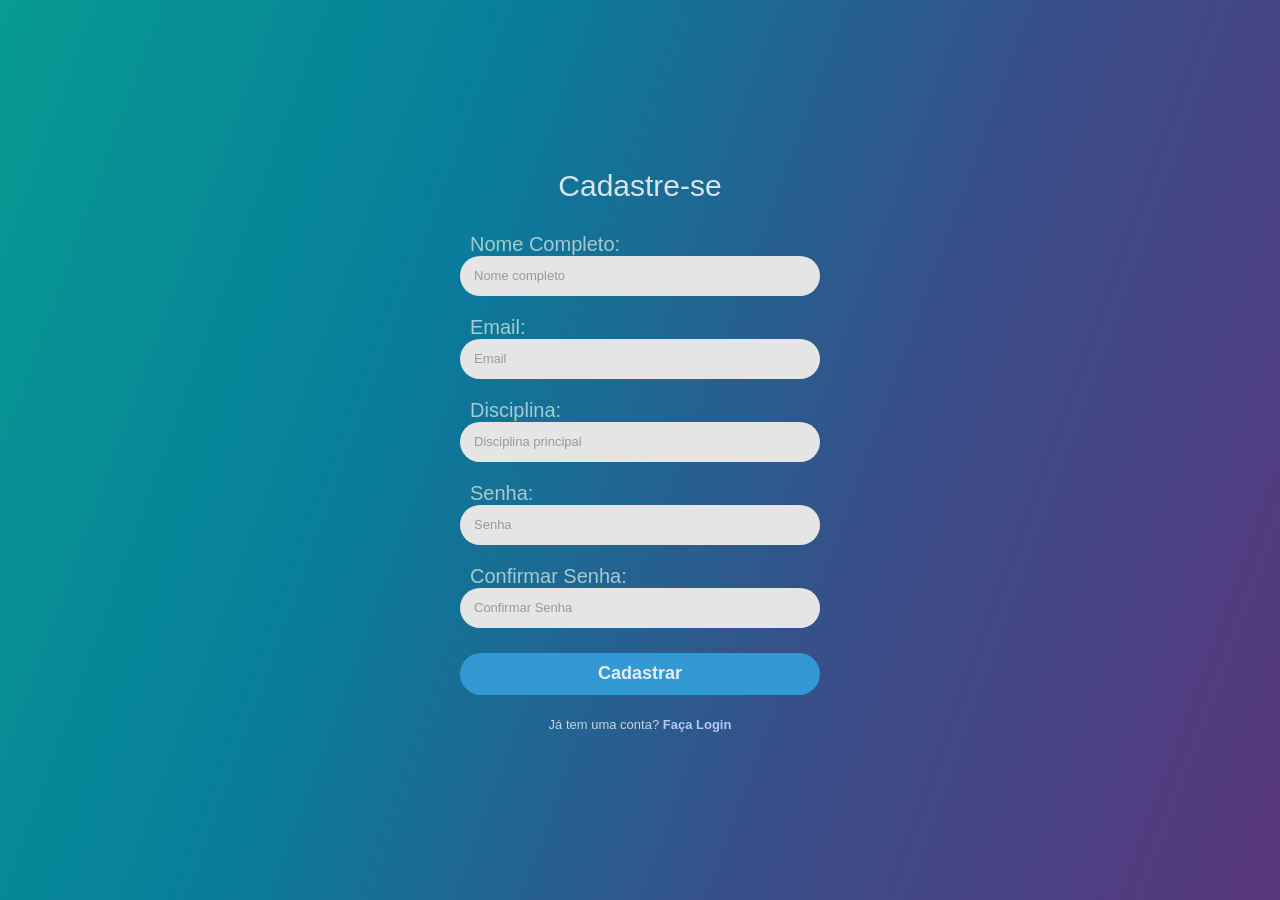
==== cadastro.html @ 7edfbf4e "Primeiro envio do projeto" ====
<!DOCTYPE html>
<html lang="pt-br">
<head>
    <meta charset="UTF-8">
    <meta name="viewport" content="width=device-width, initial-scale=1.0">
    <title>Cadastro</title>
    <link rel="stylesheet" href="/cadastro.css">
</head>
<body>

    <form>

        <div>
        <h1>Cadastre-se</h1>

        <label for="c1">Nome Completo:</label>
        <input type="text" id="c1" placeholder="Nome completo">

        <br><br><label for="c2">Email:</label>
        <input type="email" id="c2" placeholder="Email">

        <br><br><label for="c3">Disciplina:</label>
        <input type="text" id="c3" placeholder="Disciplina principal">

        <br><br><label for="c4">Senha:</label>
        <input type="password" id="c4" placeholder="Senha">

        <br><br><label for="c5">Confirmar Senha:</label>
        <input type="password" id="c5" placeholder="Confirmar Senha">

        <button type="submit">Cadastrar</button>

        <p>Já tem uma conta? <a href="/index.html">Faça Login</a></p>
        </div>
    </form>
    
</body>
</html>
---- cadastro.css ----
* {
    margin: 0;
    padding: 0;
    box-sizing: border-box;
}

/* Fundo da página */
body {
    min-height: 100vh;
    display: flex;
    justify-content: center;
    align-items: center;
    padding: 25px 16px;
    font-family: Arial, sans-serif;

    background: linear-gradient(
        110deg,
        #079b91,
        #087d9b,
        #394e89,
        #59367c
    );
}

/* Formulário */
form {
    width: 100%;
    max-width: 360px;
    display: flex;
    flex-direction: column;
}

/* Título */
h1 {
    color: #d9e3ed;
    font-size: 30px;
    font-weight: normal;
    text-align: center;
    margin-bottom: 30px;
}

/* Textos dos campos */
label {
    color: #a5cbd0;
    font-size: 20px;
    margin: 0 0 2px 10px;
}

/* Remove as quebras de linha do HTML */
form br {
    display: none;
}

/* Campos de entrada */
input {
    width: 100%;
    height: 40px;
    padding: 0 14px;
    margin-bottom: 20px;

    border: none;
    border-radius: 20px;
    outline: none;

    background-color: #e5e5e5;
    color: #333;
    font-size: 13px;

    transition: 0.3s;
}

/* Texto dentro dos campos */
input::placeholder {
    color: #999;
}

/* Quando o campo estiver selecionado */
input:focus {
    background-color: #ffffff;
    box-shadow: 0 0 8px rgba(255, 255, 255, 0.4);
}

/* Botão de cadastro */
button {
    width: 100%;
    height: 42px;
    margin-top: 5px;

    border: none;
    border-radius: 25px;

    background: #3299d5;
    color: #e5edf5;

    font-size: 18px;
    font-weight: bold;
    cursor: pointer;
    transition: 0.3s;
}

/* Efeito do botão */
button:hover {
    background: #2384c2;
}

/* Texto de login */
p {
    margin-top: 22px;
    text-align: center;
    color: #c5d5df;
    font-size: 13px;
}

/* Link para login */
p a {
    color: #b7c9f6;
    text-decoration: none;
    font-weight: bold;
}

p a:hover {
    text-decoration: underline;
}

/* Adaptação para telas pequenas */
@media (max-width: 400px) {
    form {
        max-width: 100%;
    }

    h1 {
        font-size: 28px;
        margin-bottom: 25px;
    }

    input {
        margin-bottom: 17px;
    }
}
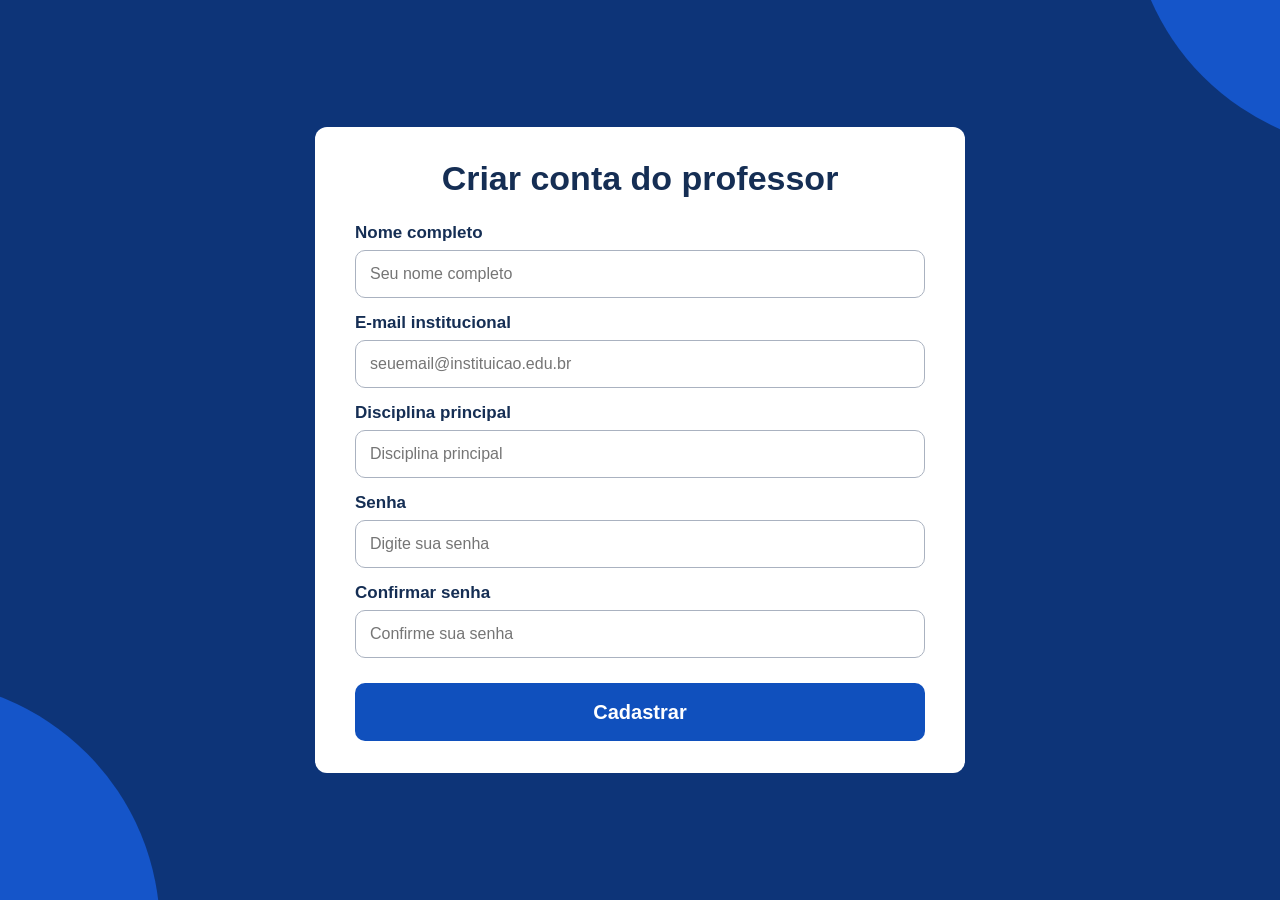
==== commit 8de5977c: "alterações-1" ====
--- a/cadastro.html
+++ b/cadastro.html
@@ -3,36 +3,49 @@
 <head>
     <meta charset="UTF-8">
     <meta name="viewport" content="width=device-width, initial-scale=1.0">
-    <title>Cadastro</title>
-    <link rel="stylesheet" href="/cadastro.css">
+    <title>Cadastro do Professor - SGA</title>
+    <link rel="stylesheet" href="cadastro.css">
 </head>
 <body>
 
-    <form>
+    <main class="container">
 
-        <div>
-        <h1>Cadastre-se</h1>
+        <div class="circulo esquerda"></div>
+        <div class="circulo direita"></div>
 
-        <label for="c1">Nome Completo:</label>
-        <input type="text" id="c1" placeholder="Nome completo">
+        <section class="cadastro">
+            <h1>Criar conta do professor</h1>
 
-        <br><br><label for="c2">Email:</label>
-        <input type="email" id="c2" placeholder="Email">
+            <form id="formCadastro">
 
-        <br><br><label for="c3">Disciplina:</label>
-        <input type="text" id="c3" placeholder="Disciplina principal">
+                <label for="nome">Nome completo</label>
+                <input type="text" id="nome"
+                       placeholder="Seu nome completo" required>
 
-        <br><br><label for="c4">Senha:</label>
-        <input type="password" id="c4" placeholder="Senha">
+                <label for="email">E-mail institucional</label>
+                <input type="email" id="email"
+                       placeholder="seuemail@instituicao.edu.br" required>
 
-        <br><br><label for="c5">Confirmar Senha:</label>
-        <input type="password" id="c5" placeholder="Confirmar Senha">
+                <label for="disciplina">Disciplina principal</label>
+                <input type="text" id="disciplina" placeholder="Disciplina principal" required>
 
-        <button type="submit">Cadastrar</button>
+                <label for="senha">Senha</label>
+                <input type="password" id="senha"
+                       placeholder="Digite sua senha" required>
 
-        <p>Já tem uma conta? <a href="/index.html">Faça Login</a></p>
-        </div>
-    </form>
-    
+                <label for="confirmar">Confirmar senha</label>
+                <input type="password" id="confirmar"
+                       placeholder="Confirme sua senha" required>
+
+                <p id="mensagem"></p>
+
+                <button type="submit">Cadastrar</button>
+
+            </form>
+        </section>
+
+    </main>
+
+    <script src="cadastro.js"></script>
 </body>
 </html>
--- a/cadastro.css
+++ b/cadastro.css
@@ -4,136 +4,122 @@
     box-sizing: border-box;
 }
 
-/* Fundo da página */
 body {
+    font-family: Arial, sans-serif;
+}
+
+.container {
     min-height: 100vh;
     display: flex;
     justify-content: center;
     align-items: center;
-    padding: 25px 16px;
-    font-family: Arial, sans-serif;
+    background: #0d3478;
+    position: relative;
+    overflow: hidden;
+    padding: 25px;
+}
 
-    background: linear-gradient(
-        110deg,
-        #079b91,
-        #087d9b,
-        #394e89,
-        #59367c
-    );
+/* Círculos do fundo */
+.circulo {
+    position: absolute;
+    width: 500px;
+    height: 500px;
+    border-radius: 50%;
+    background: #1555c9;
+}
+
+.esquerda {
+    left: -340px;
+    bottom: -280px;
+}
+
+.direita {
+    right: -350px;
+    top: -350px;
 }
 
 /* Formulário */
-form {
+.cadastro {
     width: 100%;
-    max-width: 360px;
-    display: flex;
-    flex-direction: column;
+    max-width: 650px;
+    padding: 32px 40px;
+    background: white;
+    border-radius: 12px;
+    position: relative;
+    z-index: 1;
 }
 
-/* Título */
 h1 {
-    color: #d9e3ed;
-    font-size: 30px;
-    font-weight: normal;
     text-align: center;
-    margin-bottom: 30px;
+    color: #152e54;
+    font-size: 34px;
+    margin-bottom: 25px;
 }
 
-/* Textos dos campos */
 label {
-    color: #a5cbd0;
-    font-size: 20px;
-    margin: 0 0 2px 10px;
+    display: block;
+    color: #152e54;
+    font-size: 17px;
+    font-weight: bold;
+    margin-bottom: 7px;
 }
 
-/* Remove as quebras de linha do HTML */
-form br {
-    display: none;
+input, select {
+    width: 100%;
+    height: 48px;
+    padding: 0 14px;
+    margin-bottom: 15px;
+    border: 1.5px solid #aab2c0;
+    border-radius: 10px;
+    background: white;
+    font-size: 16px;
+    outline: none;
 }
 
-/* Campos de entrada */
-input {
-    width: 100%;
-    height: 40px;
-    padding: 0 14px;
-    margin-bottom: 20px;
-
-    border: none;
-    border-radius: 20px;
-    outline: none;
-
-    background-color: #e5e5e5;
-    color: #333;
-    font-size: 13px;
-
-    transition: 0.3s;
+input:focus, select:focus {
+    border-color: #1760bb;
 }
 
-/* Texto dentro dos campos */
-input::placeholder {
-    color: #999;
+/* Botão */
+button {
+    width: 100%;
+    height: 58px;
+    background: #1050bd;
+    color: white;
+    border: none;
+    border-radius: 10px;
+    font-size: 20px;
+    font-weight: bold;
+    cursor: pointer;
 }
 
-/* Quando o campo estiver selecionado */
-input:focus {
-    background-color: #ffffff;
-    box-shadow: 0 0 8px rgba(255, 255, 255, 0.4);
+button:hover {
+    background: #0c3c91;
 }
 
-/* Botão de cadastro */
-button {
-    width: 100%;
-    height: 42px;
-    margin-top: 5px;
-
-    border: none;
-    border-radius: 25px;
-
-    background: #3299d5;
-    color: #e5edf5;
-
-    font-size: 18px;
-    font-weight: bold;
-    cursor: pointer;
-    transition: 0.3s;
+/* Mensagem */
+#mensagem {
+    text-align: center;
+    color: #c0392b;
+    font-size: 14px;
+    margin-bottom: 10px;
 }
 
-/* Efeito do botão */
-button:hover {
-    background: #2384c2;
-}
-
-/* Texto de login */
-p {
-    margin-top: 22px;
-    text-align: center;
-    color: #c5d5df;
-    font-size: 13px;
-}
-
-/* Link para login */
-p a {
-    color: #b7c9f6;
-    text-decoration: none;
-    font-weight: bold;
-}
-
-p a:hover {
-    text-decoration: underline;
-}
-
-/* Adaptação para telas pequenas */
-@media (max-width: 400px) {
-    form {
-        max-width: 100%;
+/* Celular */
+@media (max-width: 600px) {
+    .cadastro {
+        padding: 28px 22px;
     }
 
     h1 {
-        font-size: 28px;
-        margin-bottom: 25px;
+        font-size: 26px;
     }
 
-    input {
-        margin-bottom: 17px;
+    label {
+        font-size: 15px;
+    }
+
+    input, select {
+        font-size: 14px;
     }
 }
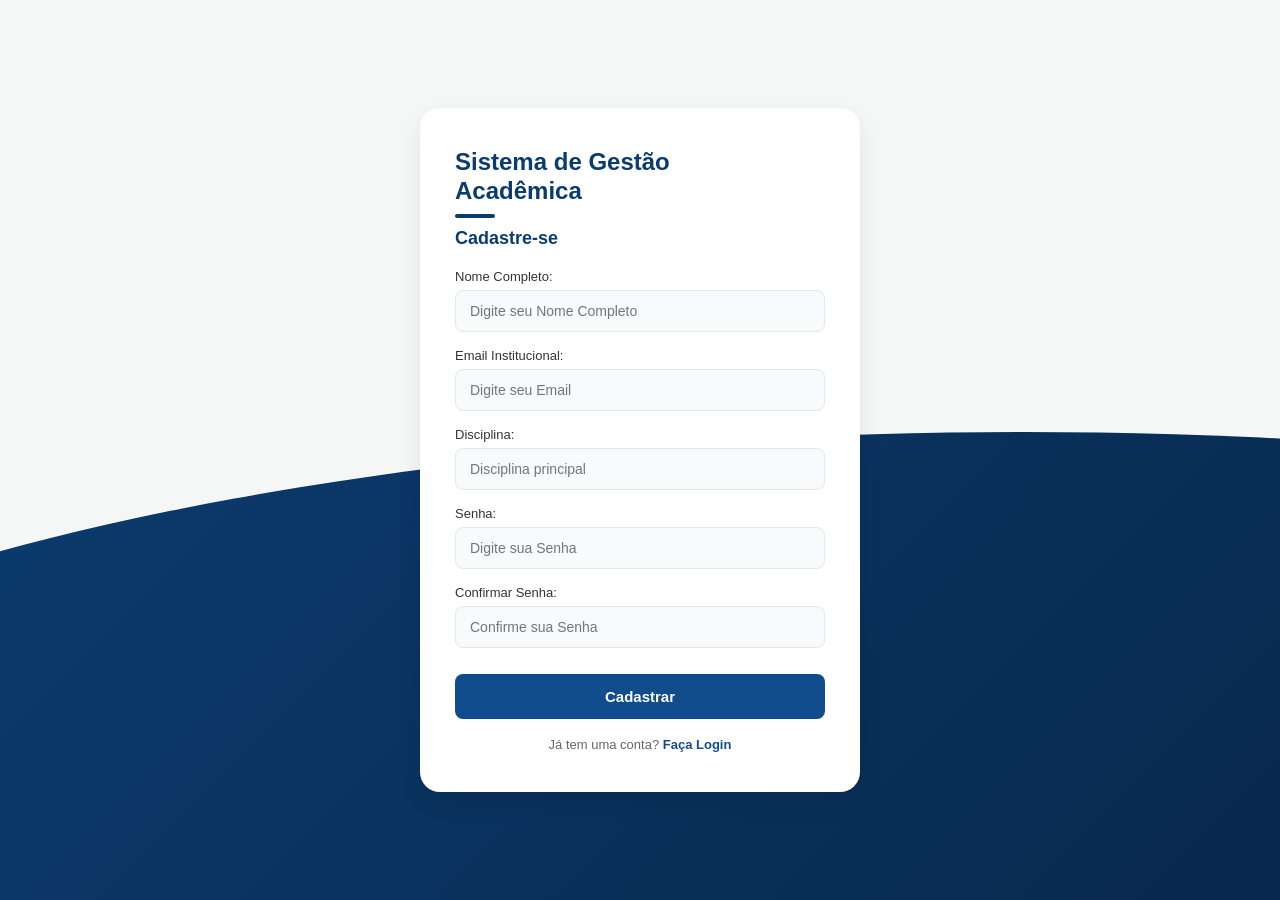
==== commit 73ef3ccd: "alterações-2" ====
--- a/cadastro.html
+++ b/cadastro.html
@@ -1,51 +1,59 @@
 <!DOCTYPE html>
 <html lang="pt-br">
+
 <head>
     <meta charset="UTF-8">
     <meta name="viewport" content="width=device-width, initial-scale=1.0">
-    <title>Cadastro do Professor - SGA</title>
+    <title>Cadastro - Sistema de Gestão Acadêmica</title>
     <link rel="stylesheet" href="cadastro.css">
 </head>
+
 <body>
 
-    <main class="container">
+    <div class="background-shape"></div>
 
-        <div class="circulo esquerda"></div>
-        <div class="circulo direita"></div>
+    <div class="card-container">
+        <h1>Sistema de Gestão<br>Acadêmica</h1>
+        <div class="divider"></div>
+        <h2>Cadastre-se</h2>
 
-        <section class="cadastro">
-            <h1>Criar conta do professor</h1>
+        <form id="formCadastro">
+            <div class="input-group">
+                <label for="nome">Nome Completo:</label>
+                <input type="text" id="nome" placeholder="Digite seu Nome Completo" required>
+            </div>
 
-            <form id="formCadastro">
+            <div class="input-group">
+                <label for="email">Email Institucional:</label>
+                <input type="email" id="email" placeholder="Digite seu Email" required>
+            </div>
 
-                <label for="nome">Nome completo</label>
-                <input type="text" id="nome"
-                       placeholder="Seu nome completo" required>
+            <div class="input-group">
+                <label for="disciplina">Disciplina:</label>
+                <input type="text" id="disciplina" placeholder="Disciplina principal" required>
+            </div>
 
-                <label for="email">E-mail institucional</label>
-                <input type="email" id="email"
-                       placeholder="seuemail@instituicao.edu.br" required>
+            <div class="input-group">
+                <label for="senha">Senha:</label>
+                <input type="password" id="senha" placeholder="Digite sua Senha" required>
+            </div>
 
-                <label for="disciplina">Disciplina principal</label>
-                <input type="text" id="disciplina" placeholder="Disciplina principal" required>
+            <div class="input-group">
+                <label for="confirmarSenha">Confirmar Senha:</label>
+                <input type="password" id="confirmarSenha" placeholder="Confirme sua Senha" required>
+            </div>
 
-                <label for="senha">Senha</label>
-                <input type="password" id="senha"
-                       placeholder="Digite sua senha" required>
+            <button type="submit">Cadastrar</button>
 
-                <label for="confirmar">Confirmar senha</label>
-                <input type="password" id="confirmar"
-                       placeholder="Confirme sua senha" required>
+            <p id="mensagem"></p>
 
-                <p id="mensagem"></p>
-
-                <button type="submit">Cadastrar</button>
-
-            </form>
-        </section>
-
-    </main>
+            <p class="login-link">
+                Já tem uma conta? <a href="index.html">Faça Login</a>
+            </p>
+        </form>
+    </div>
 
     <script src="cadastro.js"></script>
+
 </body>
 </html>
--- a/cadastro.css
+++ b/cadastro.css
@@ -2,124 +2,137 @@
     margin: 0;
     padding: 0;
     box-sizing: border-box;
+    font-family: 'Segoe UI', Tahoma, Geneva, Verdana, sans-serif;
 }
 
 body {
-    font-family: Arial, sans-serif;
-}
-
-.container {
     min-height: 100vh;
     display: flex;
     justify-content: center;
     align-items: center;
-    background: #0d3478;
+    background-color: #f4f7f6;
     position: relative;
-    overflow: hidden;
-    padding: 25px;
+    overflow-x: hidden;
+    padding: 20px;
 }
 
-/* Círculos do fundo */
-.circulo {
+/* Fundo curvado escuro da tela da direita */
+.background-shape {
     position: absolute;
-    width: 500px;
-    height: 500px;
-    border-radius: 50%;
-    background: #1555c9;
-}
-
-.esquerda {
-    left: -340px;
-    bottom: -280px;
-}
-
-.direita {
-    right: -350px;
-    top: -350px;
-}
-
-/* Formulário */
-.cadastro {
+    bottom: 0;
+    right: 0;
     width: 100%;
-    max-width: 650px;
-    padding: 32px 40px;
-    background: white;
-    border-radius: 12px;
-    position: relative;
+    height: 65%;
+    background: linear-gradient(135deg, #0b3c70 0%, #08294d 100%);
+    clip-path: ellipse(120% 80% at 80% 100%);
     z-index: 1;
 }
 
-h1 {
-    text-align: center;
-    color: #152e54;
-    font-size: 34px;
-    margin-bottom: 25px;
+/* Cartão Branco Centralizado */
+.card-container {
+    position: relative;
+    z-index: 2;
+    background-color: #ffffff;
+    padding: 40px 35px;
+    border-radius: 20px;
+    box-shadow: 0 10px 25px rgba(0, 0, 0, 0.08);
+    width: 100%;
+    max-width: 440px;
 }
 
-label {
-    display: block;
-    color: #152e54;
-    font-size: 17px;
-    font-weight: bold;
-    margin-bottom: 7px;
+/* Títulos */
+.card-container h1 {
+    color: #0b3c70;
+    font-size: 24px;
+    font-weight: 700;
+    line-height: 1.2;
+    margin-bottom: 8px;
 }
 
-input, select {
-    width: 100%;
-    height: 48px;
-    padding: 0 14px;
-    margin-bottom: 15px;
-    border: 1.5px solid #aab2c0;
-    border-radius: 10px;
-    background: white;
-    font-size: 16px;
-    outline: none;
+.card-container h2 {
+    color: #0b3c70;
+    font-size: 18px;
+    margin-top: 10px;
+    margin-bottom: 20px;
 }
 
-input:focus, select:focus {
-    border-color: #1760bb;
+/* Linha azul sob o título */
+.divider {
+    width: 40px;
+    height: 4px;
+    background-color: #0b3c70;
+    border-radius: 2px;
 }
 
-/* Botão */
-button {
-    width: 100%;
-    height: 58px;
-    background: #1050bd;
-    color: white;
-    border: none;
-    border-radius: 10px;
-    font-size: 20px;
-    font-weight: bold;
-    cursor: pointer;
+/* Campos de entrada */
+.input-group {
+    margin-bottom: 16px;
+    display: flex;
+    flex-direction: column;
 }
 
-button:hover {
-    background: #0c3c91;
+.input-group label {
+    font-size: 13px;
+    color: #333333;
+    margin-bottom: 6px;
+    font-weight: 500;
 }
 
-/* Mensagem */
-#mensagem {
-    text-align: center;
-    color: #c0392b;
+.input-group input {
+    width: 100%;
+    padding: 12px 14px;
+    border: 1px solid #e2e8f0;
+    background-color: #f8fafc;
+    border-radius: 8px;
     font-size: 14px;
-    margin-bottom: 10px;
+    outline: none;
+    transition: all 0.2s ease;
 }
 
-/* Celular */
-@media (max-width: 600px) {
-    .cadastro {
-        padding: 28px 22px;
-    }
+.input-group input:focus {
+    border-color: #0b3c70;
+    background-color: #ffffff;
+}
 
-    h1 {
-        font-size: 26px;
-    }
+/* Botão Principal */
+button[type="submit"] {
+    width: 100%;
+    padding: 14px;
+    background-color: #114c8d;
+    color: #ffffff;
+    border: none;
+    border-radius: 8px;
+    font-size: 15px;
+    font-weight: 600;
+    cursor: pointer;
+    margin-top: 10px;
+    transition: background-color 0.2s ease;
+}
 
-    label {
-        font-size: 15px;
-    }
+button[type="submit"]:hover {
+    background-color: #0b3c70;
+}
 
-    input, select {
-        font-size: 14px;
-    }
+/* Links e textos adicionais */
+.login-link {
+    text-align: center;
+    margin-top: 18px;
+    font-size: 13px;
+    color: #666666;
+}
+
+.login-link a {
+    color: #114c8d;
+    text-decoration: none;
+    font-weight: 700;
+}
+
+.login-link a:hover {
+    text-decoration: underline;
+}
+
+#mensagem {
+    margin-top: 10px;
+    text-align: center;
+    font-size: 13px;
 }
